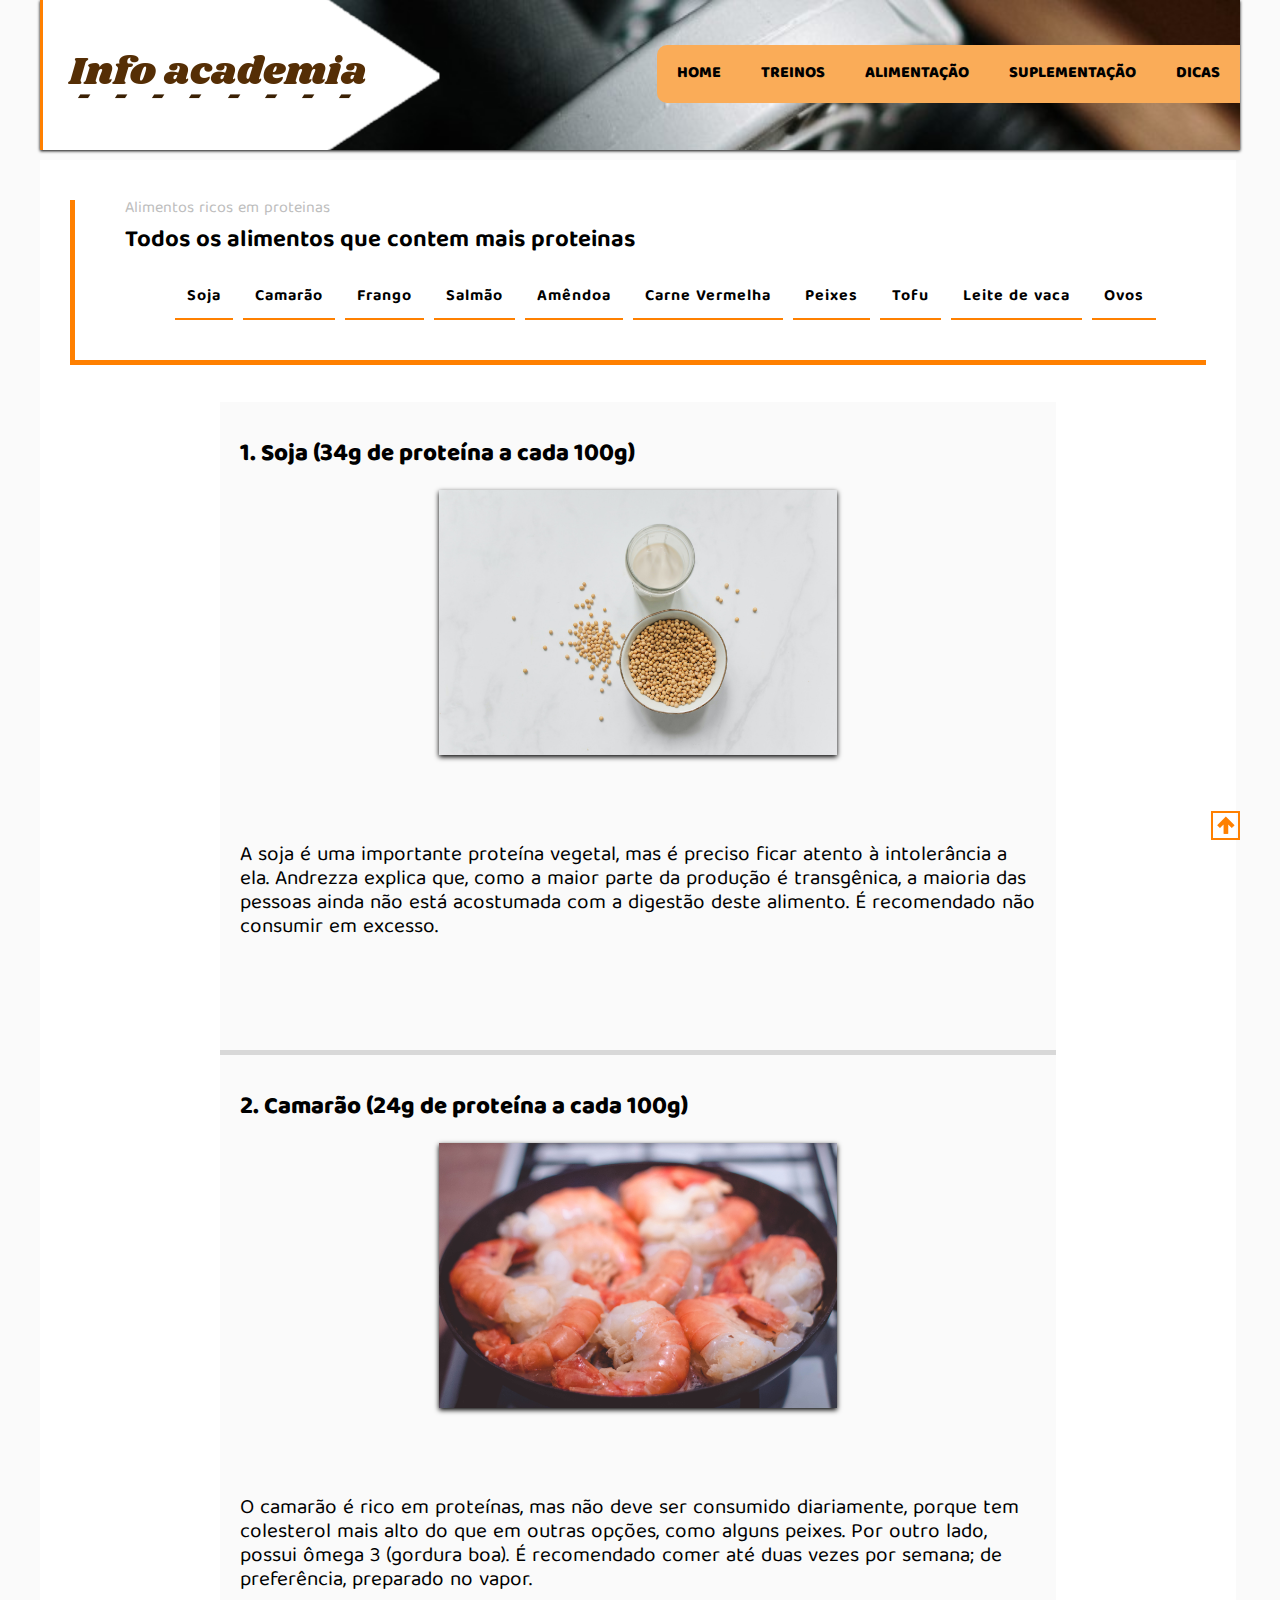
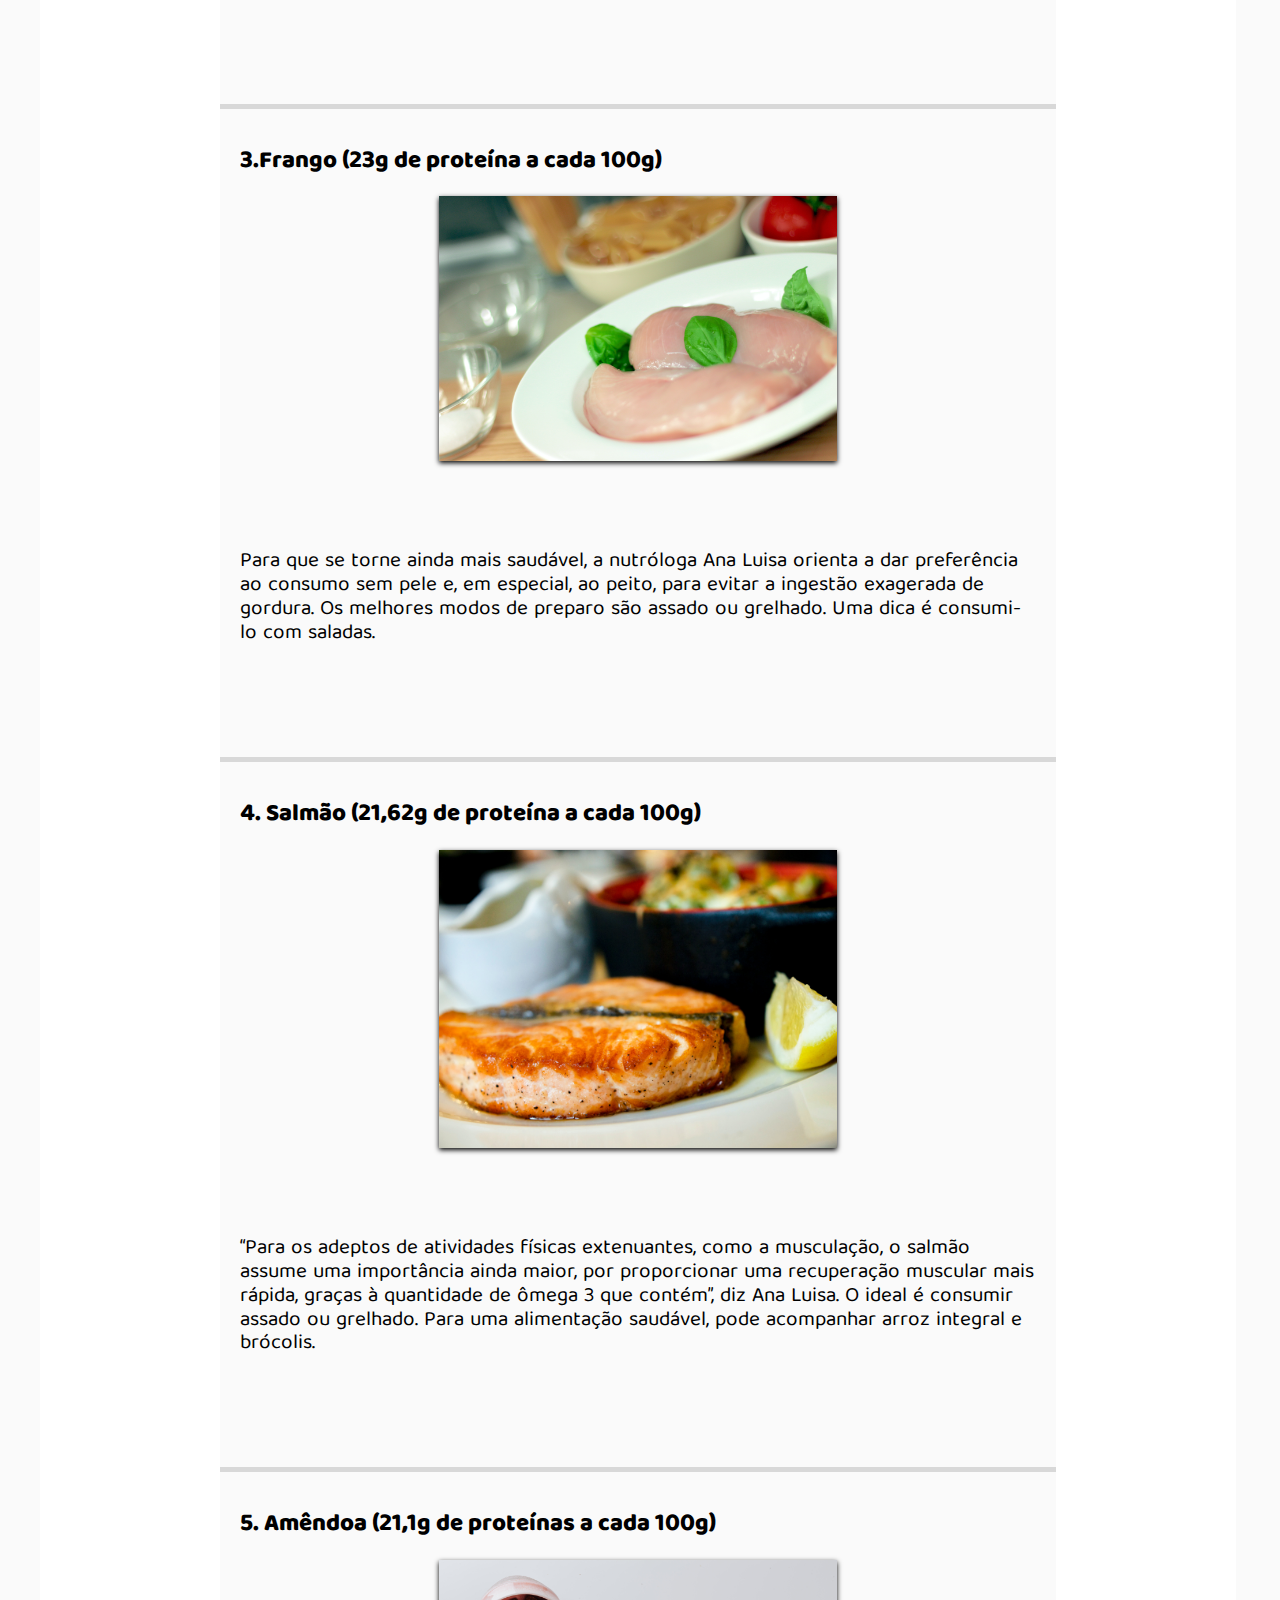
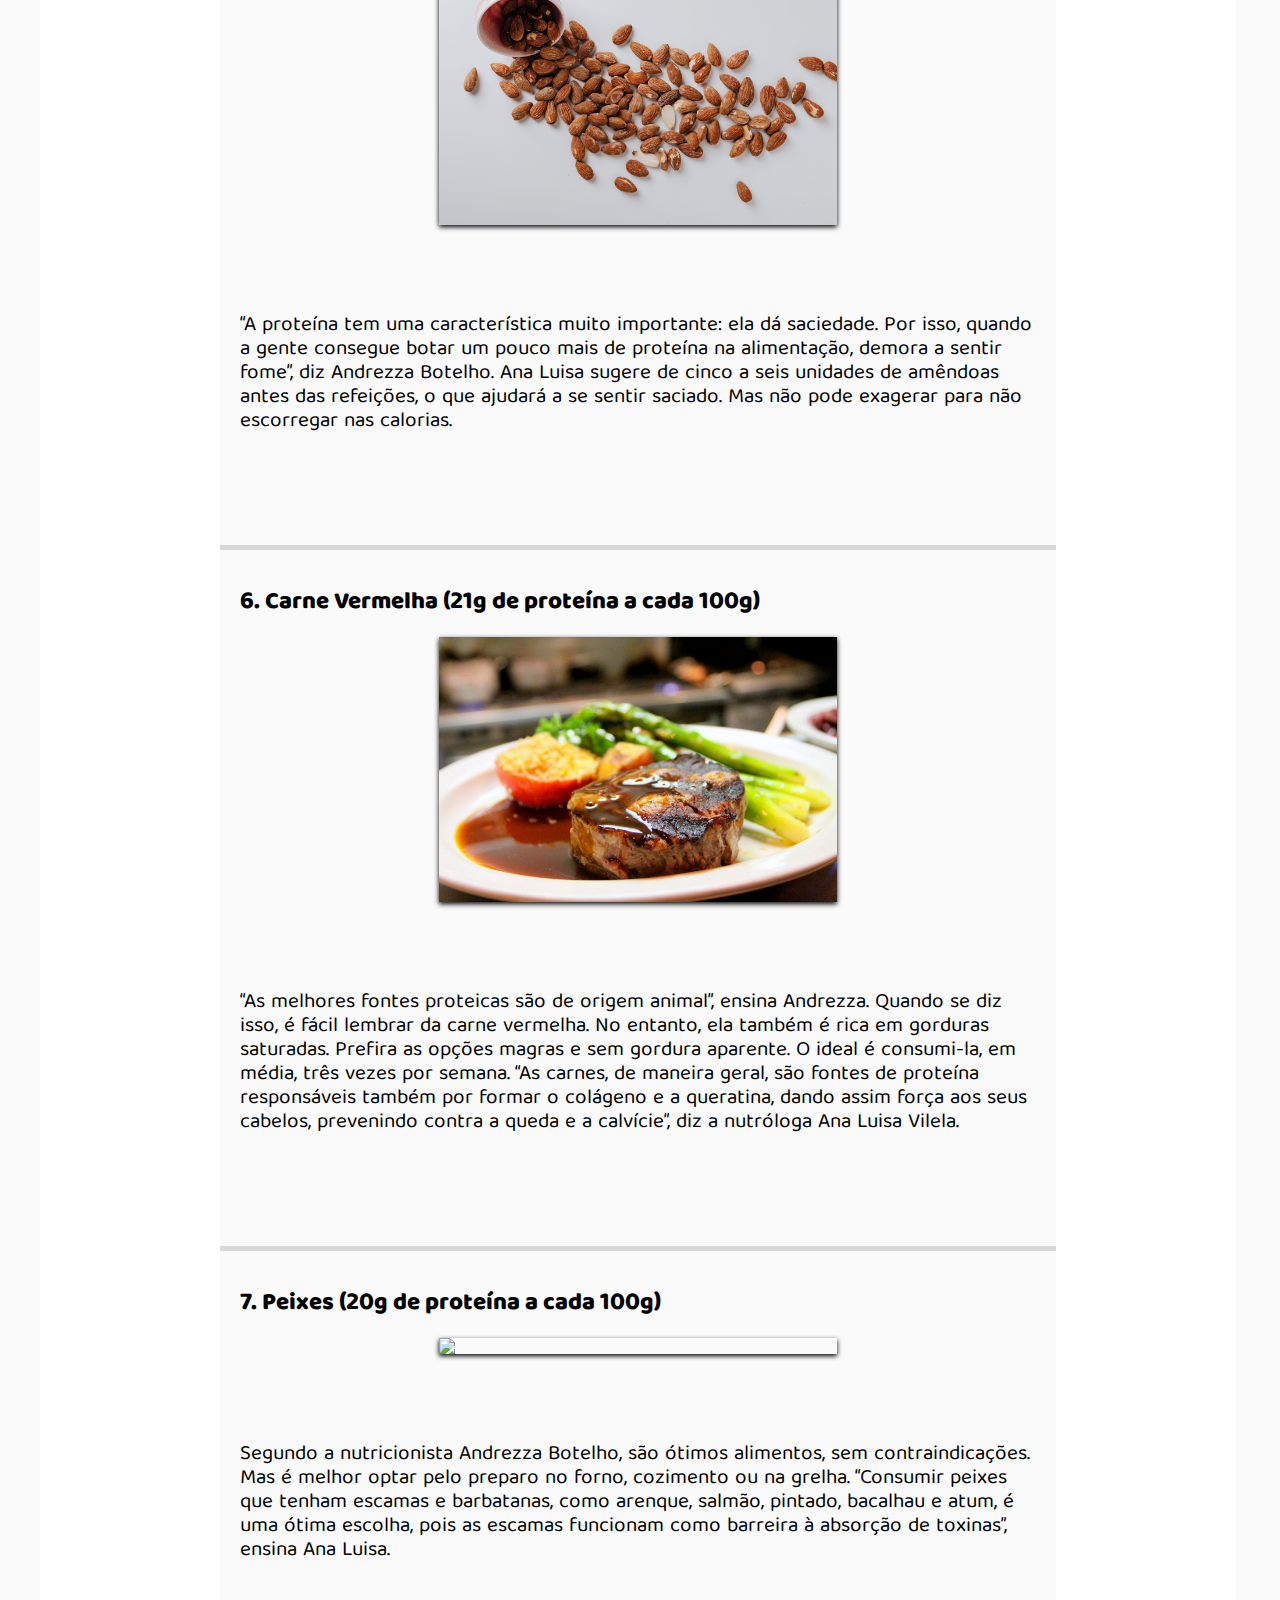
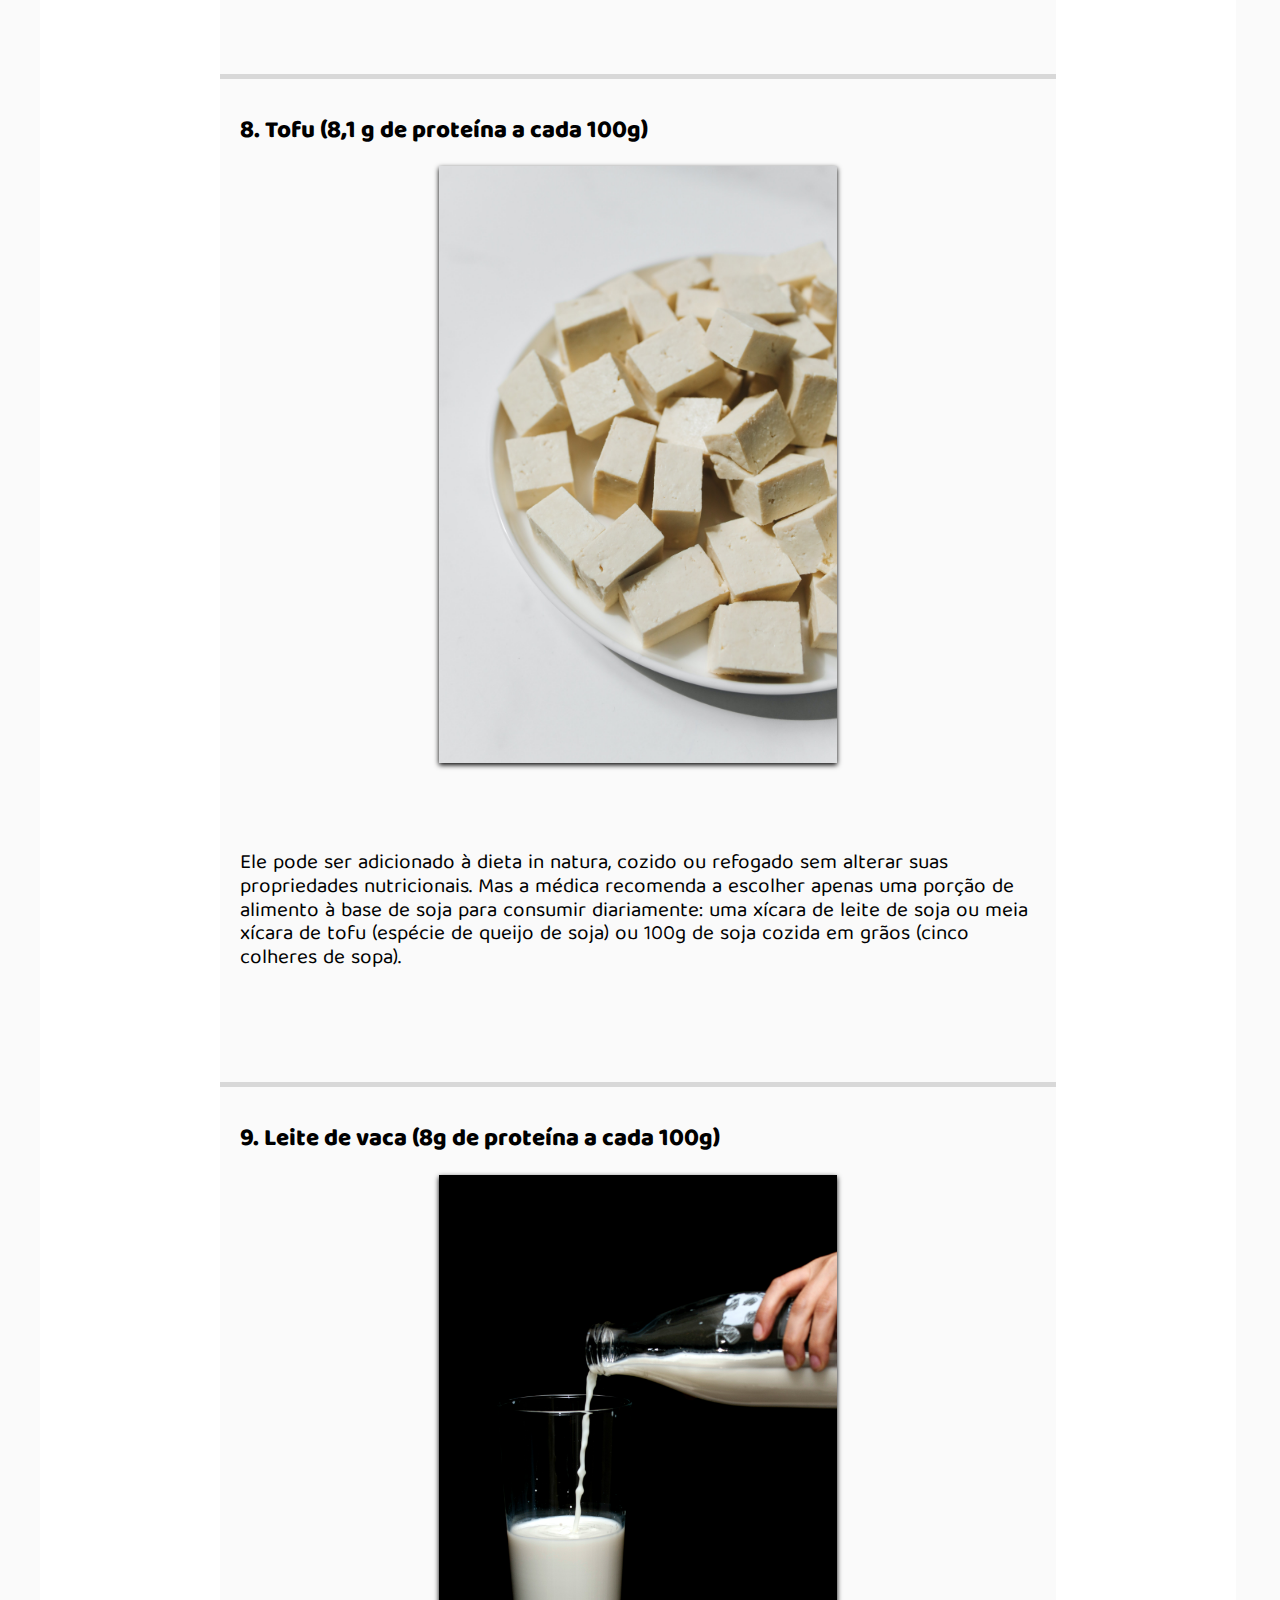
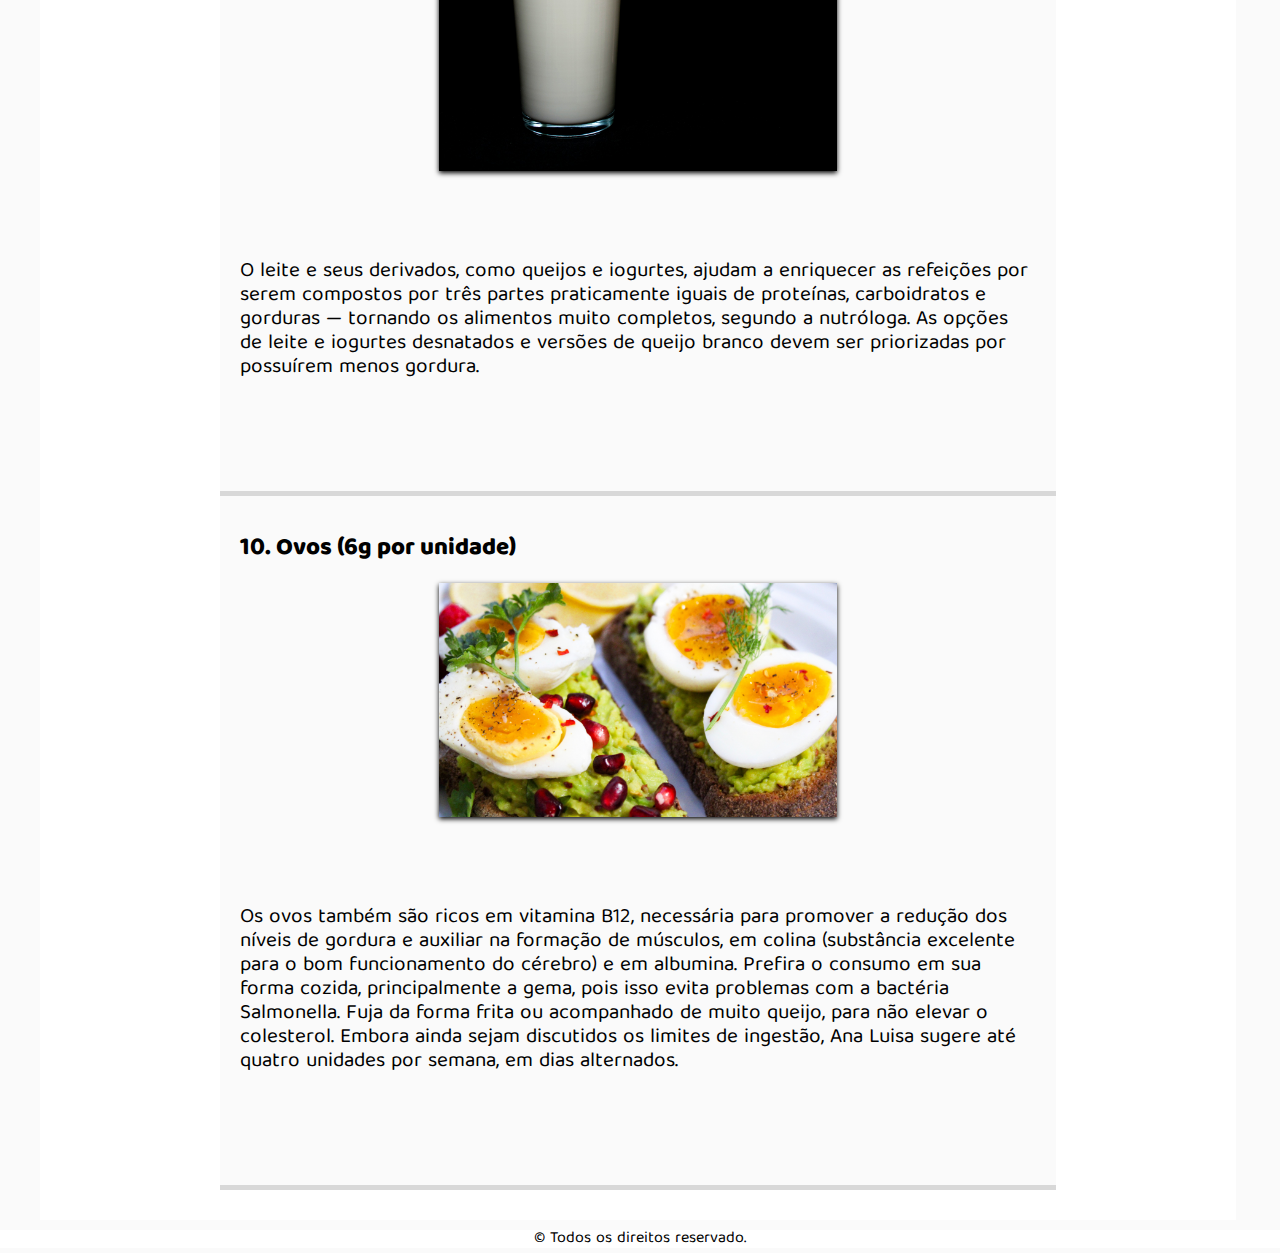
==== alimentacao.html @ 25e0132c "versao 1.2" ====
<!DOCTYPE html>
<html lang="pt-br">
<head>
	<title>Academia</title>
	<meta charset="utf-8">

	<!-- FOLHA DE ESTILO -->
	<script src="js/alimentacao.js"></script>
	<script src="https://ajax.googleapis.com/ajax/libs/jquery/3.5.1/jquery.min.js"></script>

	<link rel="stylesheet" type="text/css" href="css/index.css">
	<link rel="stylesheet" type="text/css" href="css/treinos.css">
	<link rel="stylesheet" type="text/css" href="css/alimentacao.css">

	<!-- LINKS FONTS-->
	<link href="https://fonts.googleapis.com/css2?family=Baloo+Tamma+2&display=swap" rel="stylesheet">

	<!-- HTML5 SHIV & NORMALIZE -->
	<link rel="stylesheet" type="text/css" href="css/normalize.css">
	<!--[if lt IE 9]>
	<script src="https://cdn.es.gov.br/scripts/extensions/html5shiv/3.7.2/html5shiv.min.js"></script>
	<![endif]-->
	
</head>
<body >

	<div id="container" ><!-- inicio container -->

		<header><!-- inicio header -->
			<div id="area-logo">
				<div class="">
					<a  class="logo" href="">Info Academia</a>
				</div>
			</div>
			

			<nav>
				<a href="index.html" class="border-radius">
					<ul>
						<li>Home</li>
					</ul>
				</a>

				<a href="treinos.html">
					<ul>
						<li>Treinos</li>
					</ul>
				</a>

				<a href="#">
					<ul>
						<li>Alimentação</li>
					</ul>
				</a>

				<a href="">
					<ul>
						<li>Suplementação</li>
					</ul>
				</a>

				<a href="">
					<ul>
						<li>Dicas</li>
					</ul>
				</a>
				
			</nav><div class="clean"></div>
		</header><!-- final header -->
		
		<div id="area-conteudo" class="page-alimentacao"><!-- inicio area-conteudo -->

			
			

			<div id="conteudo"><!-- inicio conteudo -->
				<div id="listade-alimentos">
					<span>Alimentos ricos em proteinas</span>

					<h2>Todos os alimentos que contem mais proteinas</h2>

					<div class="lista-alimentos-links-centralizados">
						<a href="#soja">Soja</a>

						<a href="#camarao">Camarão</a>

						<a href="#frango">Frango</a>

						<a href="#salmao">Salmão</a>

						<a href="#amendoa">Amêndoa</a>

						<a href="carne-vermelha">Carne Vermelha</a>

						<a href="#peixes">Peixes</a>

						<a href="#tofu">Tofu</a>

						<a href="#leite-de-vaca">Leite de vaca</a>

						<a href="#ovos">Ovos</a>
						
					</div>

					<div class="clean"><!-- Limpando Float --></div>

				</div>

				<br>
				
				<br>

				<div class="area-alimentos">
					<section class="postagem largura-alimentos" id="soja">

						<h3>1. Soja (34g de proteína a cada 100g)</h3>

							<div class="centrelizar">
								<img src="imagens/soja.jpg" width="720px">
							</div>

						<p>
							A soja é uma importante proteína vegetal, mas é preciso ficar atento à intolerância a ela. Andrezza explica que, como a maior parte da produção é transgênica, a maioria das pessoas ainda não está acostumada com a digestão deste alimento. É recomendado não consumir em excesso.
						</p>
					</section>

					<br>
					
					<br>

					<section class="postagem largura-alimentos" id="camarao">

						<h3>2. Camarão (24g de proteína a cada 100g)</h3>

						<div class="centrelizar">
							<img src="imagens/camarao.jpg" width="720px">
						</div>

						<p>
							O camarão é rico em proteínas, mas não deve ser consumido diariamente, porque tem colesterol mais alto do que em outras opções, como alguns peixes. Por outro lado, possui ômega 3 (gordura boa). É recomendado comer até duas vezes por semana; de preferência, preparado no vapor.
						</p>
					</section>

					<br>
					
					<br>

					<section class="postagem largura-alimentos" id="frango">

						<h3>3.Frango (23g de proteína a cada 100g)</h3>

						<div class="centrelizar">
							<img src="imagens/frango.jpg">
						</div>

						<p>
							Para que se torne ainda mais saudável, a nutróloga Ana Luisa orienta a dar preferência ao consumo sem pele e, em especial, ao peito, para evitar a ingestão exagerada de gordura. Os melhores modos de preparo são assado ou grelhado. Uma dica é consumi-lo com saladas.
						</p>
					</section>

					<br>
					
					<br>

					<section class="postagem largura-alimentos" id="salmao">

						<h3>4. Salmão (21,62g de proteína a cada 100g)</h3>

						<div class="centrelizar">
							<img src="imagens/salmao.jpg">
						</div>

						<p>
							“Para os adeptos de atividades físicas extenuantes, como a musculação, o salmão assume uma importância ainda maior, por proporcionar uma recuperação muscular mais rápida, graças à quantidade de ômega 3 que contém”, diz Ana Luisa. O ideal é consumir assado ou grelhado. Para uma alimentação saudável, pode acompanhar arroz integral e brócolis.


						</p>
					</section>

					<br>
					
					<br>

					<section class="postagem largura-alimentos" id="amendoa">

						<h3>5. Amêndoa (21,1g de proteínas a cada 100g)</h3>

						<div class="centrelizar">
							<img src="imagens/amendoa.jpg">
						</div>

						<p>
							“A proteína tem uma característica muito importante: ela dá saciedade. Por isso, quando a gente consegue botar um pouco mais de proteína na alimentação, demora a sentir fome”, diz Andrezza Botelho. Ana Luisa sugere de cinco a seis unidades de amêndoas antes das refeições, o que ajudará a se sentir saciado. Mas não pode exagerar para não escorregar nas calorias.
						</p>
					</section>

					<br>
					
					<br>

					<section class="postagem largura-alimentos" id="carne-vermelha">

						<h3>6. Carne Vermelha (21g de proteína a cada 100g)</h3>

						<div class="centrelizar">
							<img src="imagens/carne-vermelha.jpg">
						</div>

						<p>
							“As melhores fontes proteicas são de origem animal”, ensina Andrezza. Quando se diz isso, é fácil lembrar da carne vermelha. No entanto, ela também é rica em gorduras saturadas. Prefira as opções magras e sem gordura aparente. O ideal é consumi-la, em média, três vezes por semana. “As carnes, de maneira geral, são fontes de proteína responsáveis também por formar o colágeno e a queratina, dando assim força aos seus cabelos, prevenindo contra a queda e a calvície”, diz a nutróloga Ana Luisa Vilela.
						</p>
					</section>

					<br>
					
					<br>

					<section class="postagem largura-alimentos" id="peixes">

						<h3>7. Peixes (20g de proteína a cada 100g)</h3>

						<div class="centrelizar">
							<img src="imagens/peixes.jpg">
						</div>

						<p>
							Segundo a nutricionista Andrezza Botelho, são ótimos alimentos, sem contraindicações. Mas é melhor optar pelo preparo no forno, cozimento ou na grelha. “Consumir peixes que tenham escamas e barbatanas, como arenque, salmão, pintado, bacalhau e atum, é uma ótima escolha, pois as escamas funcionam como barreira à absorção de toxinas”, ensina Ana Luisa.
						</p>
					</section>

					<br>
					
					<br>

					<section class="postagem largura-alimentos" id="tofu">

						<h3>8. Tofu (8,1 g de proteína a cada 100g)</h3>

						<div class="centrelizar">
							<img src="imagens/tofu.jpg">
						</div>

						<p>
							Ele pode ser adicionado à dieta in natura, cozido ou refogado sem alterar suas propriedades nutricionais. Mas a médica recomenda a escolher apenas uma porção de alimento à base de soja para consumir diariamente: uma xícara de leite de soja ou meia xícara de tofu (espécie de queijo de soja) ou 100g de soja cozida em grãos (cinco colheres de sopa).
						</p>
					</section>

					<br>
					
					<br>

					<section class="postagem largura-alimentos" id="leite-de-vaca">

						<h3>9. Leite de vaca (8g de proteína a cada 100g)</h3>

						<div class="centrelizar">
							<img src="imagens/leite.jpg">
						</div>

						<p>
							O leite e seus derivados, como queijos e iogurtes, ajudam a enriquecer as refeições por serem compostos por três partes praticamente iguais de proteínas, carboidratos e gorduras — tornando os alimentos muito completos, segundo a nutróloga. As opções de leite e iogurtes desnatados e versões de queijo branco devem ser priorizadas por possuírem menos gordura.
						</p>
					</section>

					<br>
					
					<br>

					<section class="postagem largura-alimentos" id="ovos">

						<h3>10. Ovos (6g por unidade)</h3>

						<div class="centrelizar">
							<img src="imagens/ovos.jpg">
						</div>

						<p>
							Os ovos também são ricos em vitamina B12, necessária para promover a redução dos níveis de gordura e auxiliar na formação de músculos, em colina (substância excelente para o bom funcionamento do cérebro) e em albumina. Prefira o consumo em sua forma cozida, principalmente a gema, pois isso evita problemas com a bactéria Salmonella. Fuja da forma frita ou acompanhado de muito queijo, para não elevar o colesterol. Embora ainda sejam discutidos os limites de ingestão, Ana Luisa sugere até quatro unidades por semana, em dias alternados.
						</p>
					</section>

					<br>
					
					<br>
				</div>


			</div><!-- final conteudo -->

			
				
			</div>
				

		</div><!-- final area-conteudo -->
				<div id="back">
					<a href="#top" class="glyphicon glyphicon-chevron-up"></a>
				</div>

				<script type="text/javascript" name="voltar-topo">
					$(document).ready(function(){
					    $(window).scroll(function(){
					        if ($(this).scrollTop() > 100) {
					            $('a[href="#top"]').fadeIn();
					        } else {
					            $('a[href="#top"]').fadeOut();
					        }
					    });

					    $('a[href="#top"]').click(function(){
					        $('html, body').animate({scrollTop : 0},800);
					        return false;
					    });
					});
				</script>
		
	</div>
	
	<div id="area-rodape" class="clean">
		<div id="rodape">
			
			&copy; Todos os direitos reservado.
			
		</div>
	</div>


</body>

</html>
---- css/index.css ----
*{
	margin: 0px;
	padding: 0px;
}

body{
	font-size: 1em;
	font-family: 'Baloo Tamma 2', cursive;
	background: #FAFAFA;
}

#container{
	width: 95%;
	margin: 0px auto;
	min-width: 970px;
	max-width: 1200px;
}
/*******************AREA LOGO E NAVBAR******************/
header{
	margin-top: ;
	border: 0px solid red;
	height: 150px;
	background: #FF8000 url(../imagens/teste.jpg);
	background-size: cover;
	position: relative;
	box-shadow: 0px 1px 3px;
}
@keyframes area-logo{
	to{
		width: 400px;
	}
	from{
		width: 0px;
	}
}
#area-logo{
	position: absolute;
	width: 400px;
	height: 150px;
	border: 0px solid black;
	float: left;
	background: url(../imagens/logo-academia.png) no-repeat center center;
	animation-name: area-logo;
	animation-duration: 2s;
	z-index: 0;
}

@keyframes logo{
	from{
		width: 0px;
	}
	to{
		width: 350px;
	}
	
}

.logo{
	background: url(../imagens/logo-info-academia.png) no-repeat center center;
	width: 350px;
	height: 150px;
	border-left:3px solid #FF8000;
	display: block;
	text-indent: -9000px;
	animation-name: logo;
	animation-duration: 3s;
	animation-delay: 0s;
	z-index: 1;
}

@keyframes nav{
	from{
		opacity: 0;
	}
	to{
		opacity: 1;
	}
	
}

nav{
	float: right;
	 margin-top: 45px;
	 margin-bottom: 45px;
	 margin-right: 0px;
	 animation-name: nav;
	animation-duration: 3s;
	animation-delay: 0s;
}

nav a {
 float: left;
 border: 0px solid red;
 padding: 20px;
 color: black;
 background: #FAAC58;
 text-transform: uppercase;
 font-weight: 900;
/* border-radius:10px;
 margin-right: 10px; */
}

nav a:hover{
	background: #FE9A2E;
	color: #ffff;
	transition: 300ms;

}
.border-radius{
	border-radius: 10px 0px 0px 10px; 
}

/*********************conteudo*****************/
#area-conteudo{
	
	height: 100%;
	background: white;
	float: left;
	margin-top: 10px;
	margin-bottom: 10px;
	padding: 10px;
}
/*******************************carrossel*********************************/

/*area-carrossel*/
#area-carrossel{
	display:flex;
	justify-content: center;
	margin: 50px 0px;
	border:0px solid red;
}

.carrossel{
	width: 600px;
	height:;
	text-align: center;
	display:flex;
	justify-content: center;
	border: 5px solid #FF8000;
	flex-wrap: wrap;
}
.carrossel img{
	width: 300px;
}
.carrossel span{
	margin: 20px 0px;
	font-weight: 900;
}
#area-carrossel>a{
	color: black;
}
/*LINK area-carrossel*/
.link-hotmart{
		display: block;
		text-align: center;
}
.link-hotmart a{

}
.link-hotmart a button{
	width: 200px;
	height: 30px;
	border: none;
	text-transform: uppercase;
	font-weight: 900;
	background-color: #FF8000;
	cursor: pointer;
}
.link-hotmart a button:hover{
	background-color: #F5DA81; 
	transition: 400ms;
}
/*******************************FINAL CARROSSEL*********************************/




/**********************************AREA TOPICOS*****************************/

#area-topicos{
	border: 2px solid #E6E6E6;
	margin: 50px 0px;
	background: #F2F2F2;
}
#area-topicos h3{
	margin: 20px;
}
#area-topicos .items-topicos{
	display: flex;
	flex-wrap: nowrap;
	justify-content: space-around;
}
.area-items .items{
	width: 200px;
	height: 200px;
	border: 2px solid white;
	margin: 20px 0px; 
}
.items button{
	width: 100%;
	height: 30px;
	cursor: pointer;
	font-size: 1.1em;
	text-transform: uppercase;
	font-weight: 900;
	border: none;
	background-color: #FF8000;
}
.items span{
	display: block;
	border: 0px solid red;
	width: 50px;
	height: 50px;
	margin-left: 40%;
	margin-top: 30%;
	background: url(../imagens/icon-play1.png) no-repeat center center;
}
.items button:hover{
	background: #F5DA81;
	width: 100%;
/*	height: 40px;*/
	transition: height 400ms;
}
.area-items .top{
	background: black url(../imagens/topicos/primeiro-top1.png) no-repeat center center;
}
.area-items .top:hover{
	background: black url(../imagens/topicos/primeiro-top1.png) no-repeat center center;
	opacity: 0.8;
	transition: 400ms;
}
/*****conteudo***
*******************************************************************/
#conteudo{
	padding: 20px; 
}
.postagem{
	background: #FAFAFA;
	padding: 20px;
}
span{
	color:#BDBDBD;
	margin: 10px 0px;
	display: block;
}
.postagem h3{
	font-size: 1.5em;
	margin: 20px 0px;
	font-weight: 900;
}

.postagem p{
	margin: 40px 0px;
	font-size: 1.1em;
}
.postagem ul li{
	margin: 10px 0px 10px 20px;
	text-transform: uppercase;
	list-style: square;
}
.imagem-postagem{


}
.imagem-postagem img{
	width: 100%;
}

.conteudo-postagem-final{
	border: 3px solid #D8D8D8;
	padding: 0px 20px; 
}

/****************************RODAPE*******************************/
#area-rodape{
	clear: both;
	width: 100%;
	background-color: #fff;
	display: flex;
	justify-content: space-around;
}
#rodape{

}
/*********************
******************* TAMANHO DAS COLUNAS ***********
************************************************************/
.index{
	width: 68%;
}

.alimentacao{
	width: 100%;
}
/********************Formatação padrao**********************/
ul{
	list-style: none;
	margin: 0px;
}
a{
	text-decoration: none;
}
.clean{
	clear: both;
}
.centrelizar{
	display: flex;
	justify-content: center;
}

/** botao voltar ***/
---- css/treinos.css ----
/*********************lateral*****************/

#area-lateral{
	width: 27%;
	height: 500px;
	background: white;
	float: right; 
	margin-top: 10px;
	padding: 10px; 
}
#area-lateral #menu{
	text-align: center;
}
#area-lateral #menu a{
	line-height: 30px;
	border: 0px solid red;
	display: block;
}
#menu a div{
	margin: 0px auto;
	width: 70px;
	height: 70px;
	border-radius: 100%; 
}
#menu a .AB{
	background: #FF8000 url(../imagens/AB.png) no-repeat center center;
}
#menu a .ABC{
	background: #FF8000 url(../imagens/ABC.png) no-repeat center center;
}
#menu a .ABCD{
	background: #FF8000 url(../imagens/ABCD.png) no-repeat center center;
}
#menu a .ABCDE{
	background: #FF8000 url(../imagens/ABCDE.png) no-repeat center center;
}
#menu a .perder-peso{
	background: #FF8000 url(../imagens/perder-peso.png) no-repeat center center;
}

#menu a li{
	color: #000000;
	text-transform: uppercase;
}
#menu a li:hover{
	color: #000000;
	text-transform: uppercase;
	text-decoration: underline;
	font-weight: 900;
}
---- css/alimentacao.css ----
/*************************Definindo tamando dos alimentos*************************/
.area-alimentos{
	display: flex;
	flex-wrap: wrap;
	justify-content: center;
}

.largura-alimentos{
	width: 70%;
}

/*******fomatando alimentos********/
.page-alimentacao{

	width: 98%;

}

#listade-alimentos{
	border-bottom: 5px solid #FF8000;
	border-left: 5px solid #FF8000;
	padding-bottom: 20px;
	padding-left: 50px; 
	
}
.lista-alimentos-links-centralizados{
	display: flex;
	justify-content: center;
}

.postagem {
	border-bottom: 5px solid #D8D8D8;
}
.postagem p{
	font-size: 1.3em;
	margin: 90px 0px;
}

.postagem img{
	width: 50%;
	box-shadow: 0px 2px 5px 0px;

}
.postagem p{
	display: block;
}

/******Formatando links dos alimentos*/

#listade-alimentos a{
	float: left;
	border-bottom: 2px solid #FF8000;
	color: black;
	font-weight: bold;
	display: inline-block;
	margin: 20px 5px;
	padding: 12px;
	letter-spacing: 1px;
}
#listade-alimentos a:hover{
	background-color: #FF8000;
	color: #fff;
	font-weight: bold;
	
}

/*************Return Seta ****************
***************/

#back a{
	text-indent: -9000px;
	display: block;
	width: 25px;
	height: 25px;
	margin: 1px 0px; 
	border: 2px solid #FF8000;
	background: url(../imagens/icon-seta-cima.png) no-repeat;
}

a[href="#top"]{
    position:fixed;
    top: 90%;
    right:40px;
}
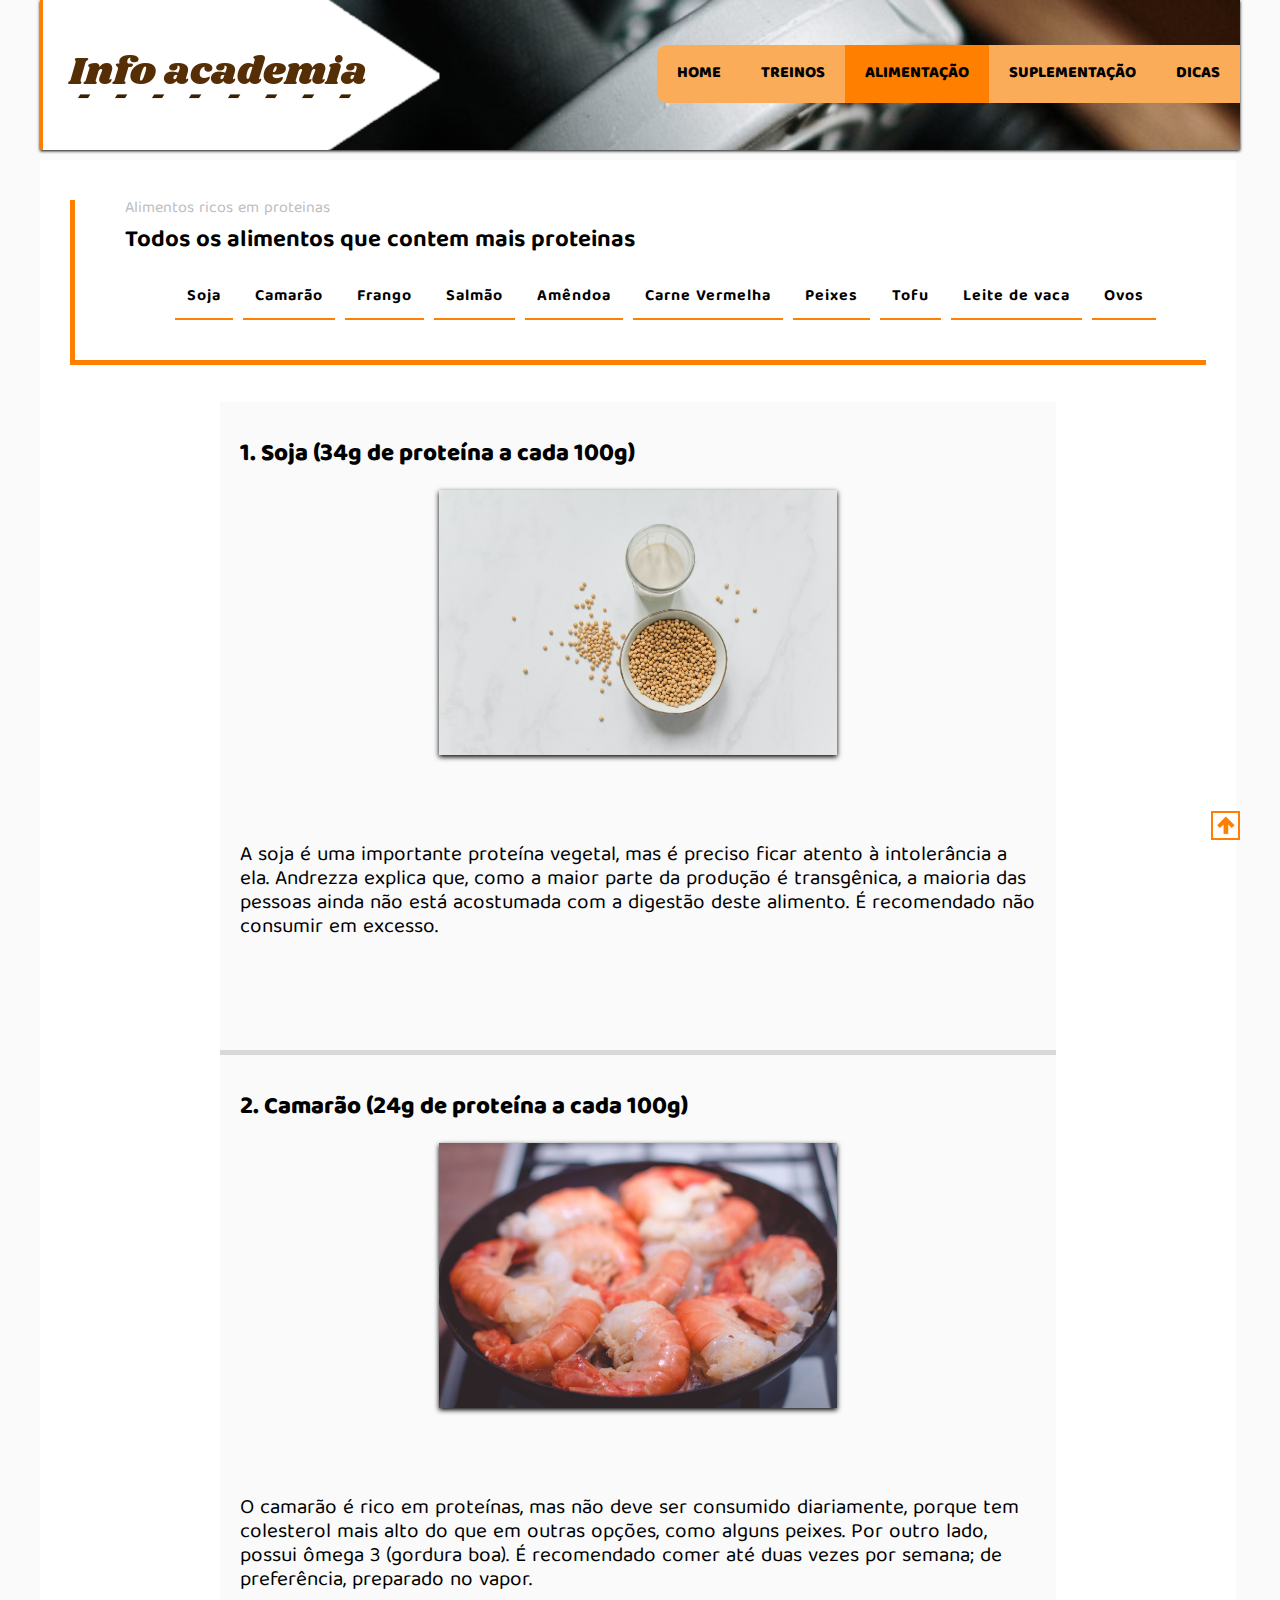
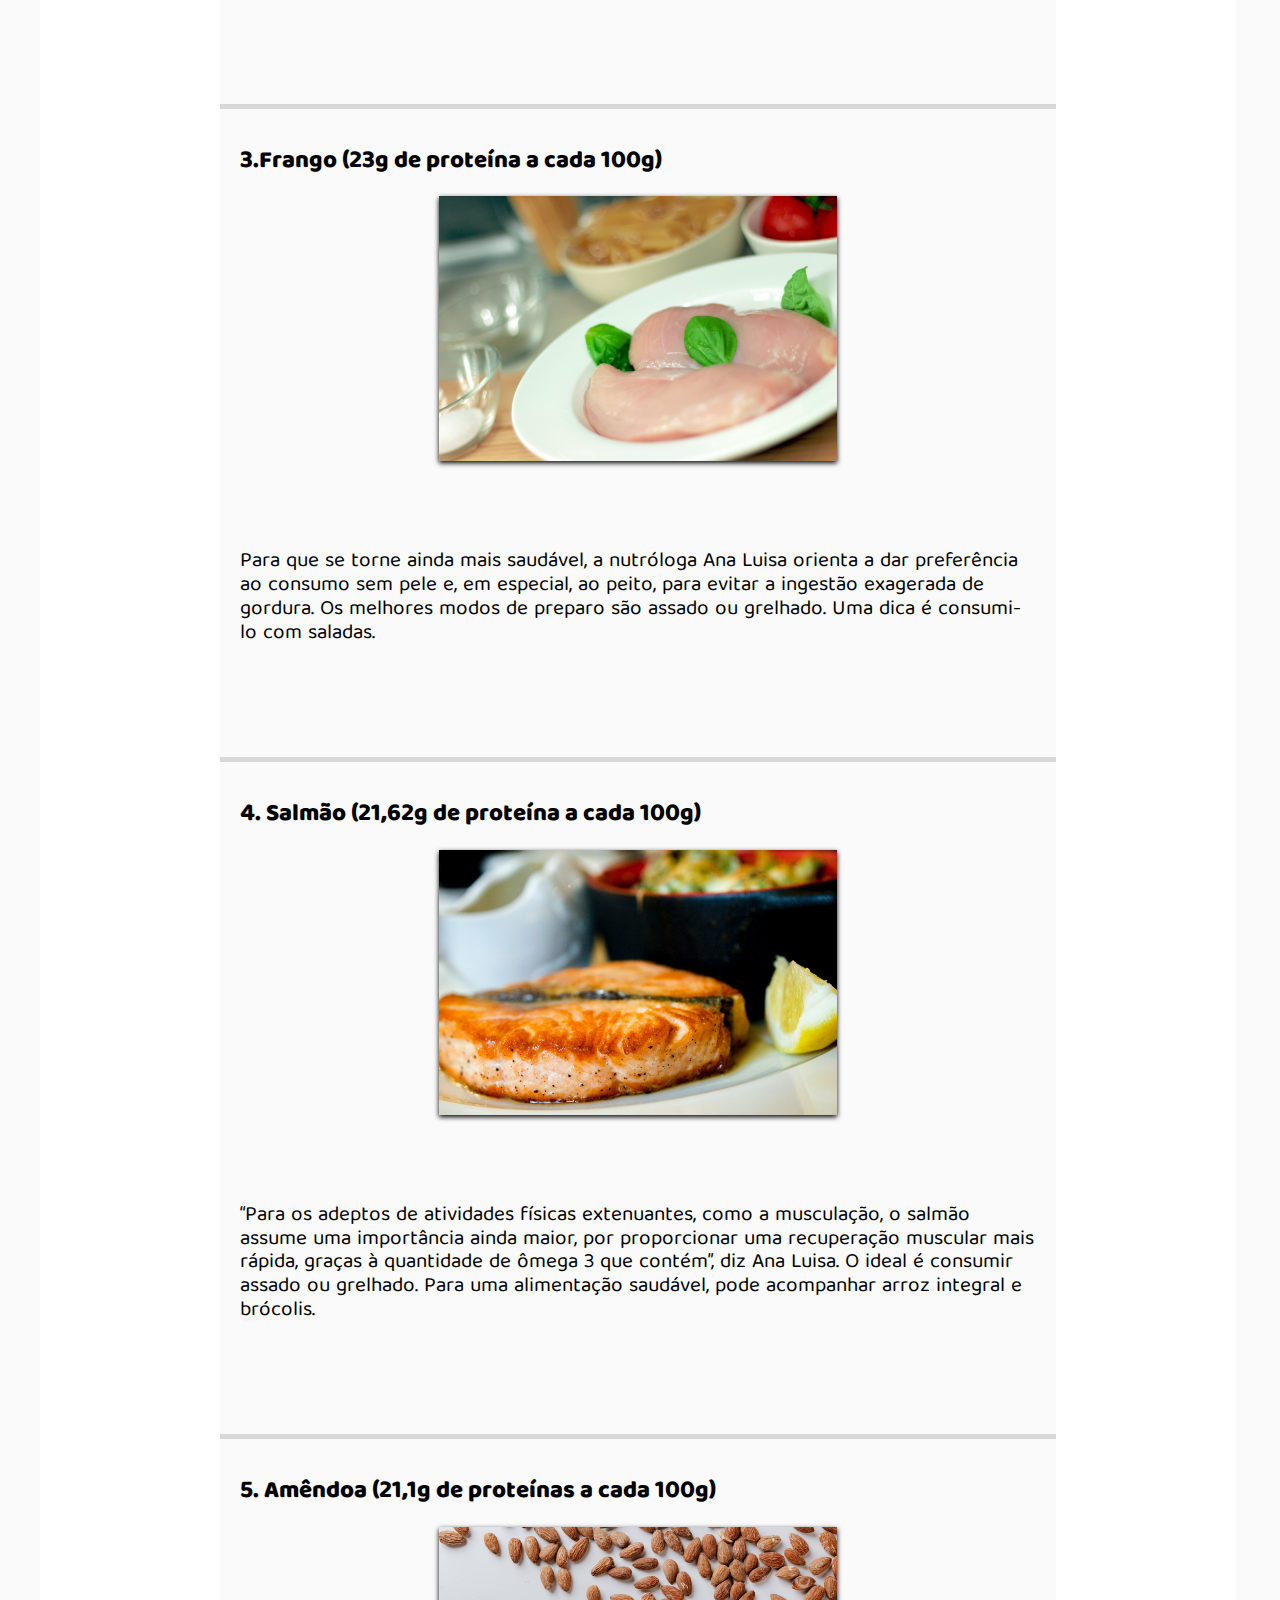
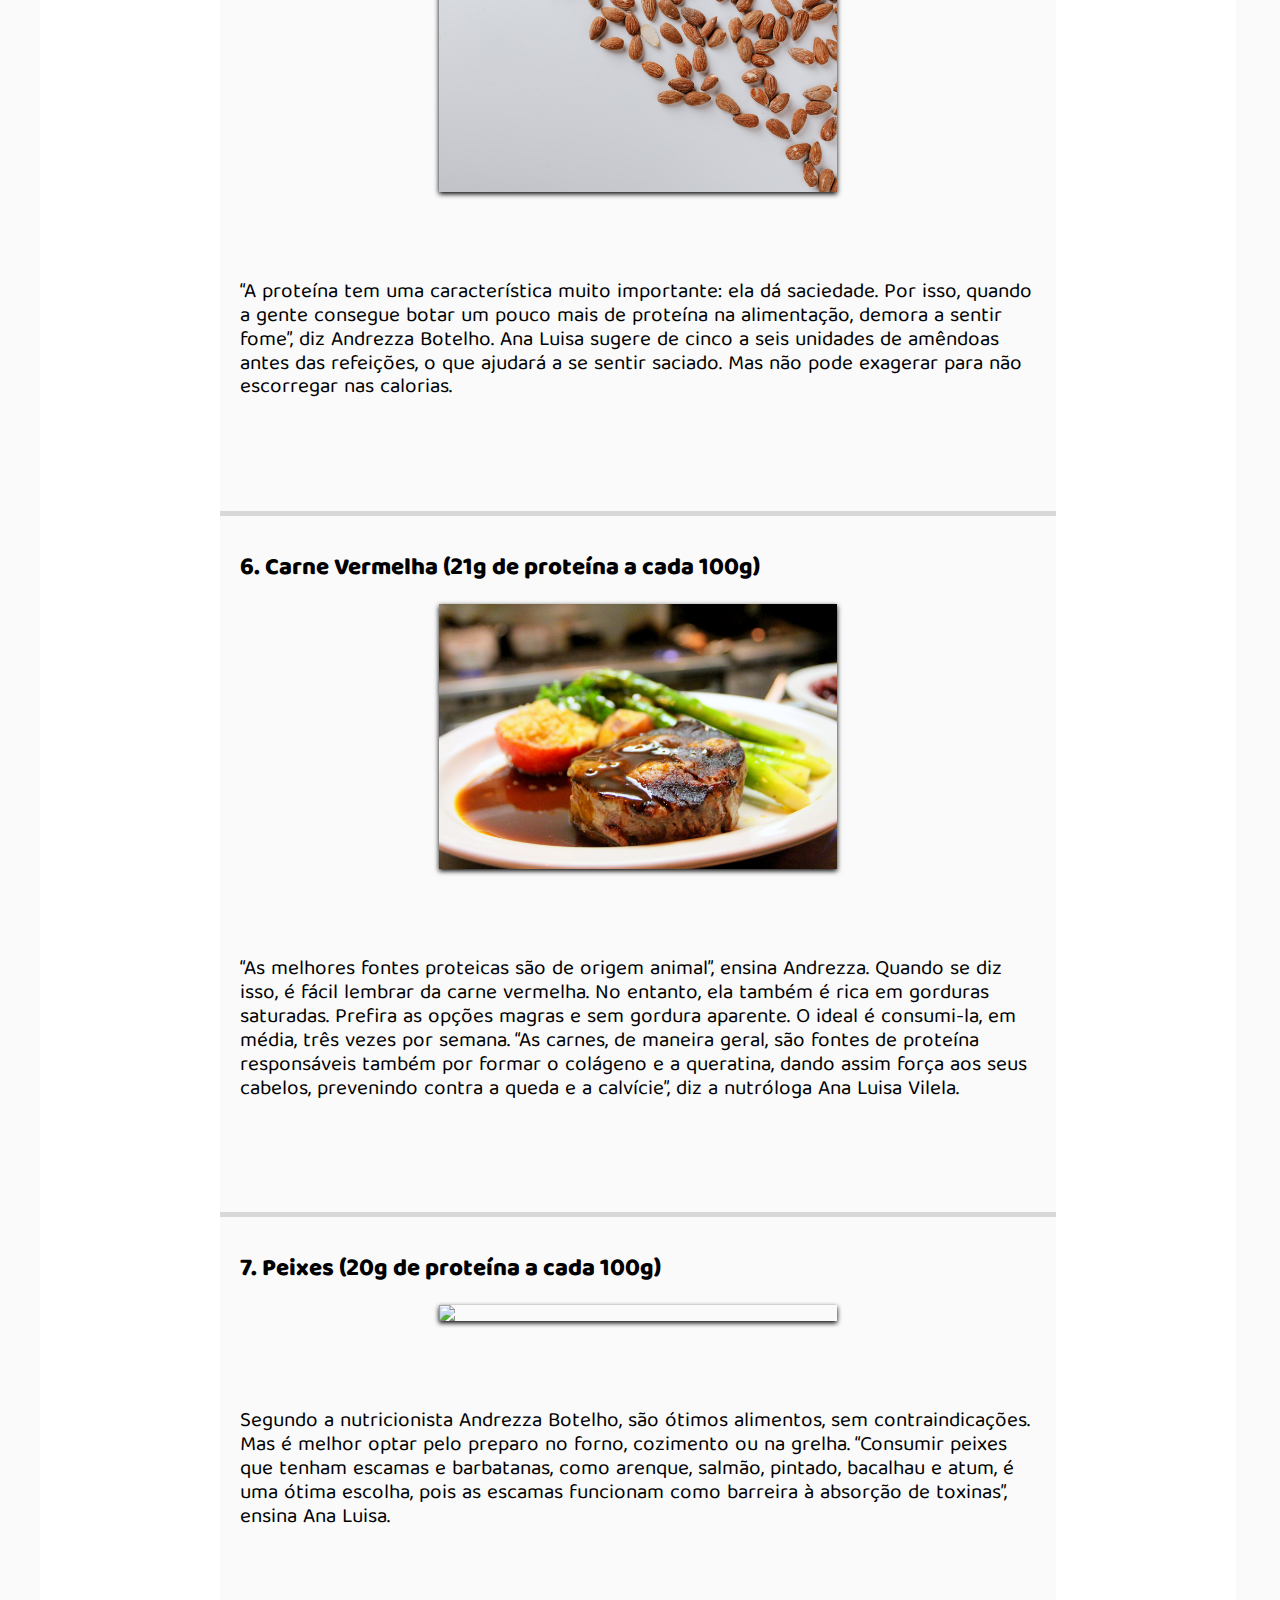
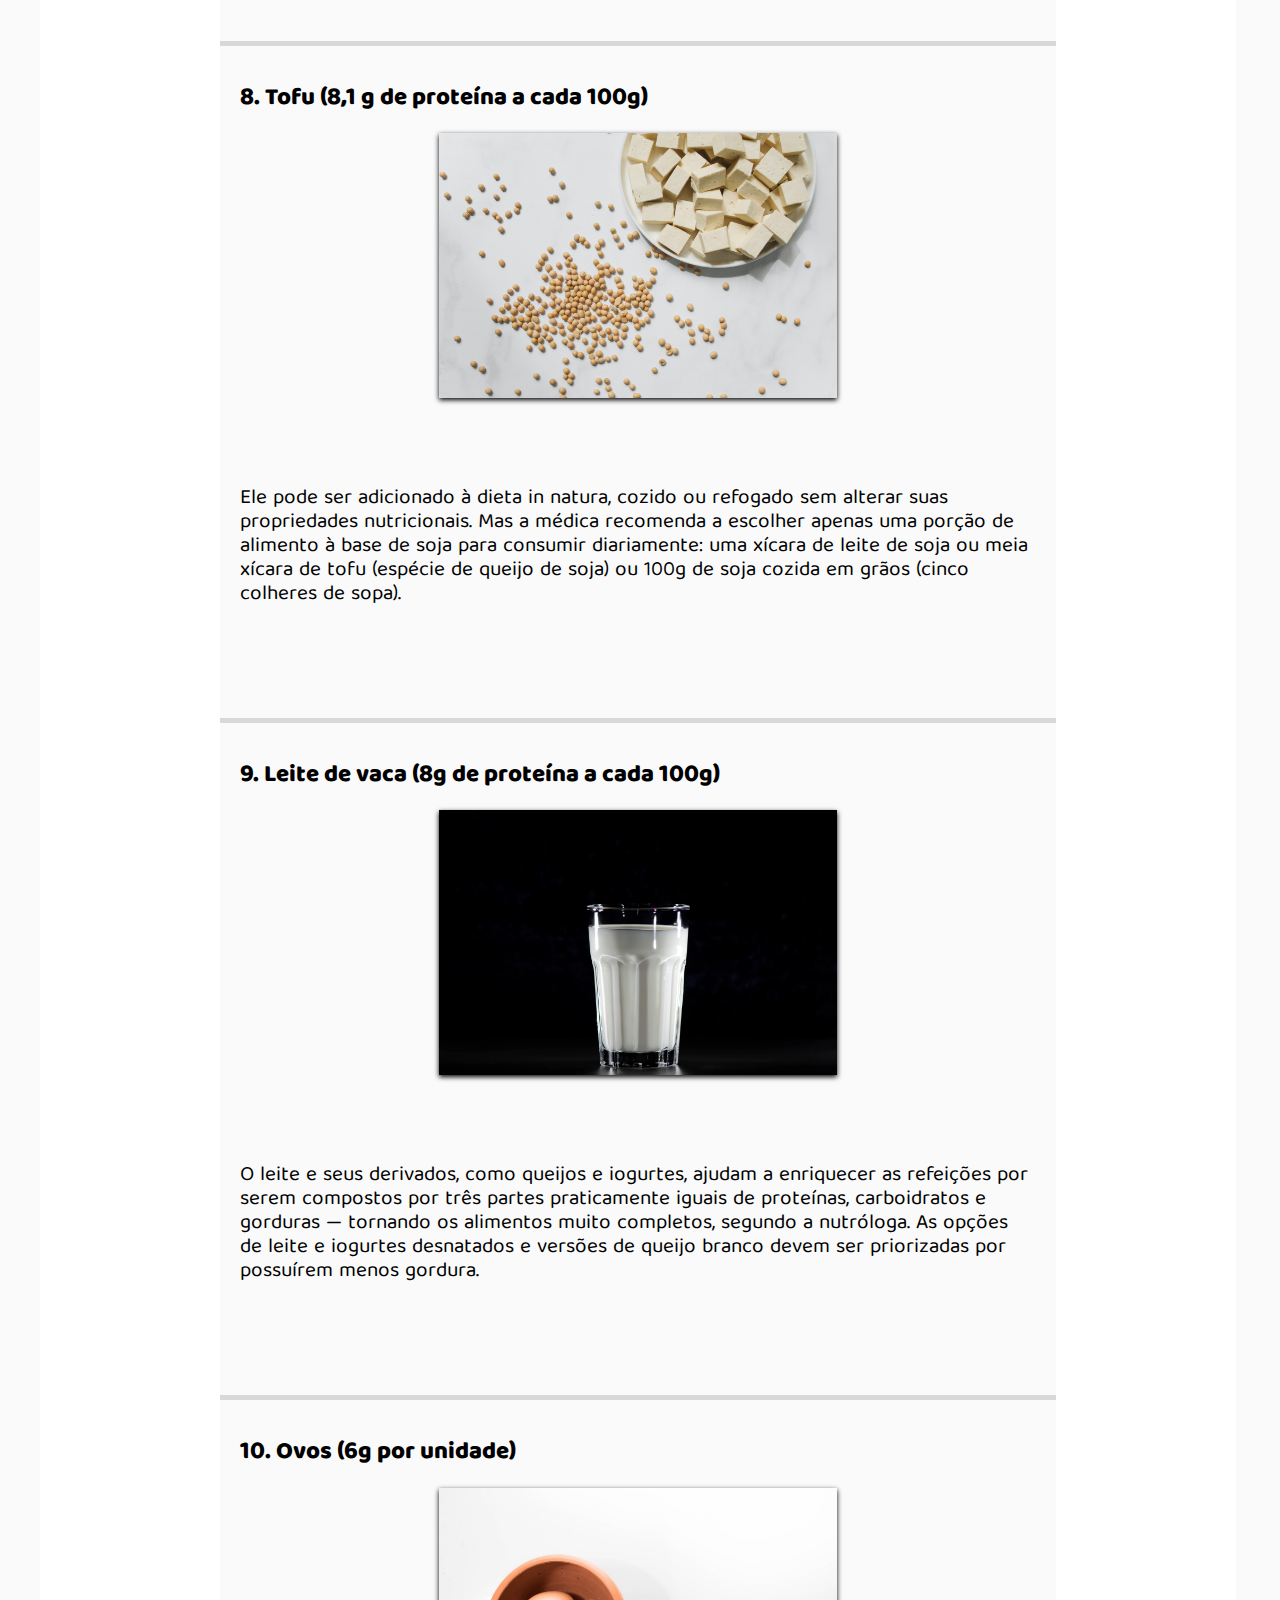
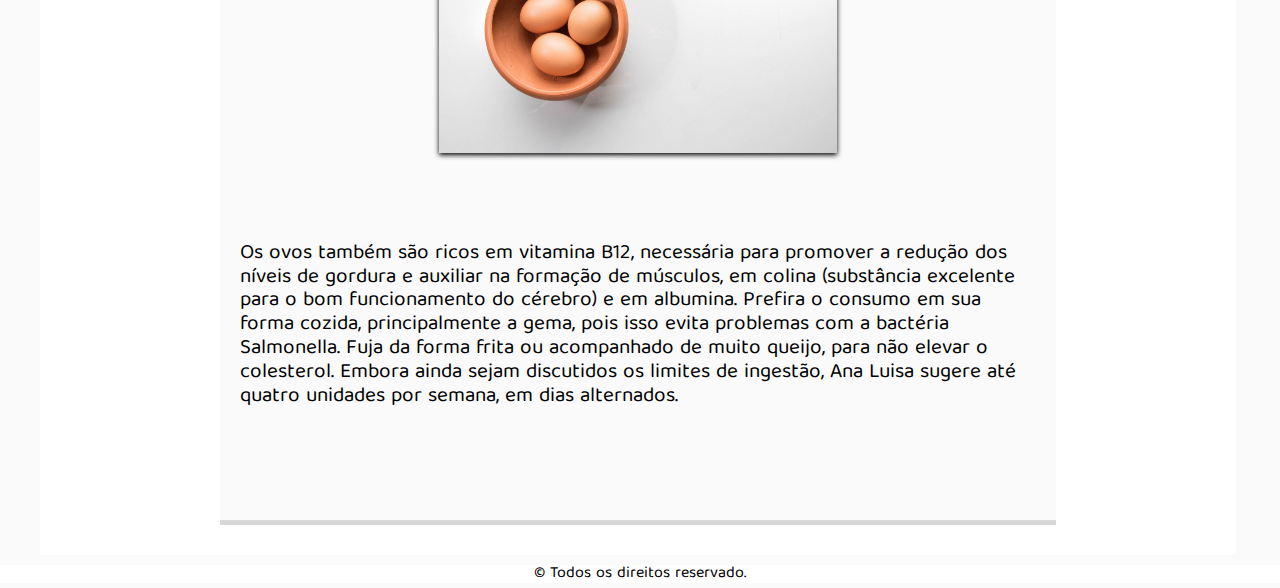
==== commit ef93962b: "versao1.3" ====
--- a/alimentacao.html
+++ b/alimentacao.html
@@ -11,7 +11,7 @@
 	<link rel="stylesheet" type="text/css" href="css/index.css">
 	<link rel="stylesheet" type="text/css" href="css/treinos.css">
 	<link rel="stylesheet" type="text/css" href="css/alimentacao.css">
-
+	<link rel="stylesheet" type="text/css" href="css/suplementacao.css">
 	<!-- LINKS FONTS-->
 	<link href="https://fonts.googleapis.com/css2?family=Baloo+Tamma+2&display=swap" rel="stylesheet">
 
@@ -20,11 +20,10 @@
 	<!--[if lt IE 9]>
 	<script src="https://cdn.es.gov.br/scripts/extensions/html5shiv/3.7.2/html5shiv.min.js"></script>
 	<![endif]-->
-	
 </head>
-<body >
-
-	<div id="container" ><!-- inicio container -->
+<body id="alimentacao-body">
+
+	<div id="container"><!-- inicio container -->
 
 		<header><!-- inicio header -->
 			<div id="area-logo">
@@ -34,32 +33,32 @@
 			</div>
 			
 
-			<nav>
-				<a href="index.html" class="border-radius">
+			<nav id="home">
+				<a href="index.html" class="border-radius selecionado-home">
 					<ul>
 						<li>Home</li>
 					</ul>
 				</a>
 
-				<a href="treinos.html">
+				<a href="treinos.html" class="selecionado-treinos">
 					<ul>
 						<li>Treinos</li>
 					</ul>
 				</a>
 
-				<a href="#">
+				<a href="alimentacao.html" class="selecionado-alimentacao">
 					<ul>
 						<li>Alimentação</li>
 					</ul>
 				</a>
 
-				<a href="">
+				<a href="suplementacao.html" class="selecionado-suplementos">
 					<ul>
 						<li>Suplementação</li>
 					</ul>
 				</a>
 
-				<a href="">
+				<a href="dicas.html" class="selecionado-dicas">
 					<ul>
 						<li>Dicas</li>
 					</ul>
@@ -79,7 +78,8 @@
 
 					<h2>Todos os alimentos que contem mais proteinas</h2>
 
-					<div class="lista-alimentos-links-centralizados">
+					<div class="lista-alimentos-links-centralizados" class="lista">
+
 						<a href="#soja">Soja</a>
 
 						<a href="#camarao">Camarão</a>
--- a/css/index.css
+++ b/css/index.css
@@ -14,6 +14,7 @@
 	margin: 0px auto;
 	min-width: 970px;
 	max-width: 1200px;
+
 }
 /*******************AREA LOGO E NAVBAR******************/
 header{
@@ -310,3 +311,30 @@
 
 /** botao voltar ***/
 
+#back a{
+	text-indent: -9000px;
+	display: block;
+	width: 25px;
+	height: 25px;
+	margin: 1px 0px; 
+	border: 2px solid #FF8000;
+	background: url(../imagens/icon-seta-cima.png) no-repeat;
+}
+
+a[href="#top"]{
+    position:fixed;
+    top: 90%;
+    right:40px;
+}
+/*linkando paginas*/
+
+#index #home .selecionado-home,
+#treinos #home .selecionado-treinos,
+#alimentacao-body #home .selecionado-alimentacao,
+#suplementos #home .selecionado-suplementos,
+#dicas #home .selecionado-dicas{
+	background:#FF8000;
+	
+}
+/*border-radius: 10px 0px 0px 10px;*/
+
--- a/css/suplementacao.css
+++ b/css/suplementacao.css
@@ -0,0 +1,34 @@
+/* * * * * * * * * * * * ** AREA SUPLEMENTO ** * *  * * * * * * *  * * * * * */
+.area-suplemento{
+	display: flex;
+	justify-content: center;
+	width: 100%;
+	max-width: 100%;
+	margin-top: 50px;
+}
+.largura-suplemento{
+	width: 200px;
+}
+.largura-suplemento img{
+	width: 100%;
+}
+
+
+.postagem-suplemento h3{
+	font-size: 1em;
+	margin: 10px 0px;
+}
+
+.postagem-suplemento{
+	text-align: center;
+	border: 2px solid #D8D8D8;
+}
+
+.postagem-suplemento:hover{
+	background-color: #F2F2F2;
+	border: 2px solid #A4A4A4;
+}
+.link-suplemento{
+	color: black;
+	margin: 10px;
+}
